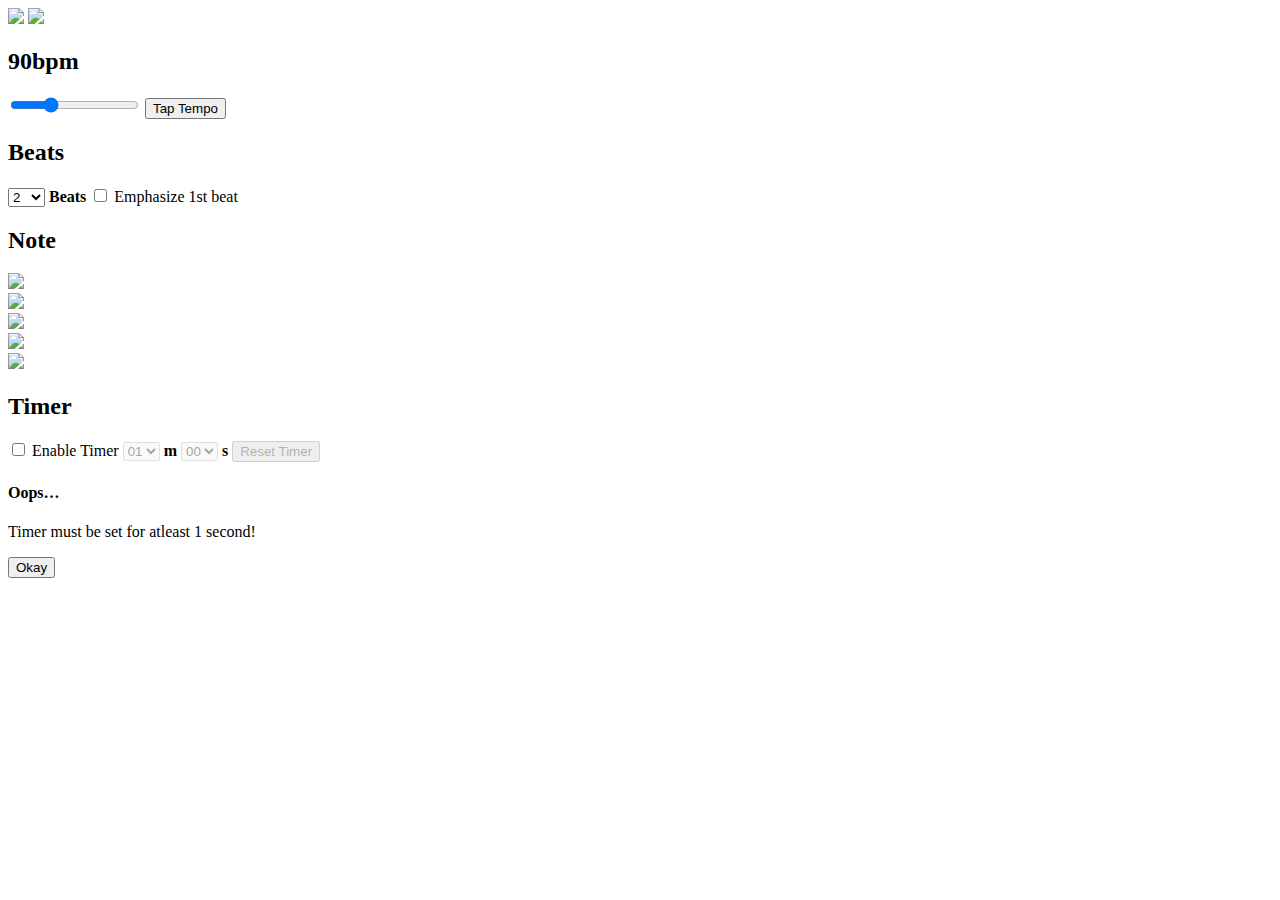
==== app/view/index.html @ 95f0dcad "Use the compiled js on the homepage" ====
<!DOCTYPE html>

<html>
<head>
  <meta charset='UTF-8'>

  <link rel='shortcut icon' href='../assets/img/metrognome_logo.ico'>
  <title>MetroGnome</title>

  <meta name='viewport' content='width=device-width, initial-scale=1.0'>
  <link rel='stylesheet' href='../../vendors/css/bootstrap.min.css'>
  <link rel='stylesheet' href='../assets/css/custom.css'>
</head>

<body>
  <div class='section metronome'>
    <div class='beats-visual'>
      <img src='../assets/img/beats/beat_1.png' class='beat'>
      <img src='../assets/img/beats/beat_1.png' class='beat'>
    </div>
    <h2 class='visual-bpm'>
      <a class='btn btn-default bpm-micro-adjuster' id='bpm-decrease-btn'>
        <span class='glyphicon glyphicon-chevron-left logo'></span>
      </a>
      <span>
        <span id='bpm-indicator'>90</span>bpm
      </span>
      <a class='btn btn-default bpm-micro-adjuster' id='bpm-increase-btn'>
        <span class='glyphicon glyphicon-chevron-right logo'></span>
      </a>
    </h2>
    <input type='range' min='20' max='260' value='90' id='bpm-range-slider' />
    <a class='btn btn-default' id='play-pause-btn'>
      <span class='glyphicon glyphicon-play logo'></span>
    </a>
    <button class='btn btn-success tap-tempo-btn' id='tap-tempo-btn' data-toggle='tooltip' data-placement='right' title="You can also use your keyboard's space bar to tap the tempo.">
      Tap Tempo
    </button>
  </div>
  <div class='section beats'>
    <h2 class='title'>Beats</h2>
    <span class='beat-count-wrapper'>
      <select id='beat-count'>
        <option value='2'>2</option>
        <option value='3'>3</option>
        <option value='4'>4</option>
        <option value='5'>5</option>
        <option value='6'>6</option>
        <option value='7'>7</option>
        <option value='8'>8</option>
        <option value='9'>9</option>
        <option value='10'>10</option>
        <option value='11'>11</option>
        <option value='12'>12</option>
      </select>
      <b>Beats</b>
    </span>
    <input type='checkbox' class='emphasize-1st-beat' id='emphasize-1st-beat' />
    <label for='emphasize-1st-beat'>Emphasize 1st beat</label>
  </div>
  <div class='section notes-per-beat'>
    <h2 class='title'>Note</h2>
    <div type='button' class='btn btn-danger note-btn focused' id='single-btn'>
      <img src='../assets/img/notes/single.png' class='note-logo'>
    </div>
    <div type='button' class='btn btn-danger note-btn' id='tuplets-btn'>
      <img src='../assets/img/notes/tuplets.png' class='note-logo'>
    </div>
    <div type='button' class='btn btn-danger note-btn' id='triplets-btn'>
      <img src='../assets/img/notes/triplets.png' class='note-logo'>
    </div>
    <div type='button' class='btn btn-danger note-btn' id='triplets-mid-rest-btn'>
      <img src='../assets/img/notes/triplets_mid_rest.png' class='note-logo'>
    </div>
    <div type='button' class='btn btn-danger note-btn' id='quadruplets-btn'>
      <img src='../assets/img/notes/quadruplets.png' class='note-logo'>
    </div>
  </div>
  <div class='section timer footer'>
    <h2 class='title'>Timer</h2>
    <span class='wrapper enable-timer-wrapper'>
      <input type='checkbox' class='enable-timer-toggler' id='enable-timer-toggler' />
      <label for='enable-timer-toggler'>Enable Timer</label>
    </span>
    <span class='wrapper min-wrapper'>
      <select id='min-select' disabled='true'>
        <option val='00'>00</option>
        <option val='01' selected>01</option>
        <option val='02'>02</option>
        <option val='03'>03</option>
        <option val='04'>04</option>
        <option val='05'>05</option>
        <option val='06'>06</option>
        <option val='07'>07</option>
        <option val='08'>08</option>
        <option val='09'>09</option>
        <option val='10'>10</option>
        <option val='11'>11</option>
        <option val='12'>12</option>
        <option val='13'>13</option>
        <option val='14'>14</option>
        <option val='15'>15</option>
        <option val='16'>16</option>
        <option val='17'>17</option>
        <option val='18'>18</option>
        <option val='19'>19</option>
        <option val='20'>20</option>
        <option val='21'>21</option>
        <option val='22'>22</option>
        <option val='23'>23</option>
        <option val='24'>24</option>
        <option val='25'>25</option>
        <option val='26'>26</option>
        <option val='27'>27</option>
        <option val='28'>28</option>
        <option val='29'>29</option>
        <option val='30'>30</option>
        <option val='31'>31</option>
        <option val='32'>32</option>
        <option val='33'>33</option>
        <option val='34'>34</option>
        <option val='35'>35</option>
        <option val='36'>36</option>
        <option val='37'>37</option>
        <option val='38'>38</option>
        <option val='39'>39</option>
        <option val='40'>40</option>
        <option val='41'>11</option>
        <option val='42'>42</option>
        <option val='43'>43</option>
        <option val='44'>44</option>
        <option val='45'>45</option>
        <option val='46'>46</option>
        <option val='47'>47</option>
        <option val='48'>48</option>
        <option val='49'>49</option>
        <option val='50'>50</option>
        <option val='51'>51</option>
        <option val='52'>52</option>
        <option val='53'>53</option>
        <option val='54'>54</option>
        <option val='55'>55</option>
        <option val='56'>56</option>
        <option val='57'>57</option>
        <option val='58'>58</option>
        <option val='59'>59</option>
      </select>
      <b>m</b>
    </span>
    <span class='wrapper sec-wrapper'>
      <select id='sec-select' disabled='true'>
        <option val='00' selected>00</option>
        <option val='01'>01</option>
        <option val='02'>02</option>
        <option val='03'>03</option>
        <option val='04'>04</option>
        <option val='05'>05</option>
        <option val='06'>06</option>
        <option val='07'>07</option>
        <option val='08'>08</option>
        <option val='09'>09</option>
        <option val='10'>10</option>
        <option val='11'>11</option>
        <option val='12'>12</option>
        <option val='13'>13</option>
        <option val='14'>14</option>
        <option val='15'>15</option>
        <option val='16'>16</option>
        <option val='17'>17</option>
        <option val='18'>18</option>
        <option val='19'>19</option>
        <option val='20'>20</option>
        <option val='21'>21</option>
        <option val='22'>22</option>
        <option val='23'>23</option>
        <option val='24'>24</option>
        <option val='25'>25</option>
        <option val='26'>26</option>
        <option val='27'>27</option>
        <option val='28'>28</option>
        <option val='29'>29</option>
        <option val='30'>30</option>
        <option val='31'>31</option>
        <option val='32'>32</option>
        <option val='33'>33</option>
        <option val='34'>34</option>
        <option val='35'>35</option>
        <option val='36'>36</option>
        <option val='37'>37</option>
        <option val='38'>38</option>
        <option val='39'>39</option>
        <option val='40'>40</option>
        <option val='41'>11</option>
        <option val='42'>42</option>
        <option val='43'>43</option>
        <option val='44'>44</option>
        <option val='45'>45</option>
        <option val='46'>46</option>
        <option val='47'>47</option>
        <option val='48'>48</option>
        <option val='49'>49</option>
        <option val='50'>50</option>
        <option val='51'>51</option>
        <option val='52'>52</option>
        <option val='53'>53</option>
        <option val='54'>54</option>
        <option val='55'>55</option>
        <option val='56'>56</option>
        <option val='57'>57</option>
        <option val='58'>58</option>
        <option val='59'>59</option>
      </select>
      <b>s</b>
    </span>
    <button class='btn btn-default time-resetter' id='time-resetter' disabled='true'>Reset Timer</button>
  </div>

  <div class='modal fade error-message' id='error-msg-modal' tabindex='-1' role='dialog'>
    <div class='modal-dialog' role='document'>
      <div class='modal-content'>
        <div class='modal-header'>
          <h4 class='modal-title head-text'>Oops&hellip;</h4>
        </div>
        <div class='modal-body'>
          <p class='error-text'>Timer must be set for atleast 1 second!</p>
        </div>
        <div class='modal-footer'>
          <button type='button' class='btn btn-success modal-close' data-dismiss='modal'>Okay</button>
        </div>
      </div><!-- /.modal-content -->
    </div><!-- /.modal-dialog -->
  </div><!-- /.modal -->

  <!-- Scripts -->
  <script src='../../vendors/js/jquery.min.js'></script>
  <script src='../../vendors/js/bootstrap.min.js'></script>
  <script src='../../vendors/js/tone.js'></script>
  <script src='../assets/js/main.js'></script>
</body>
</html>
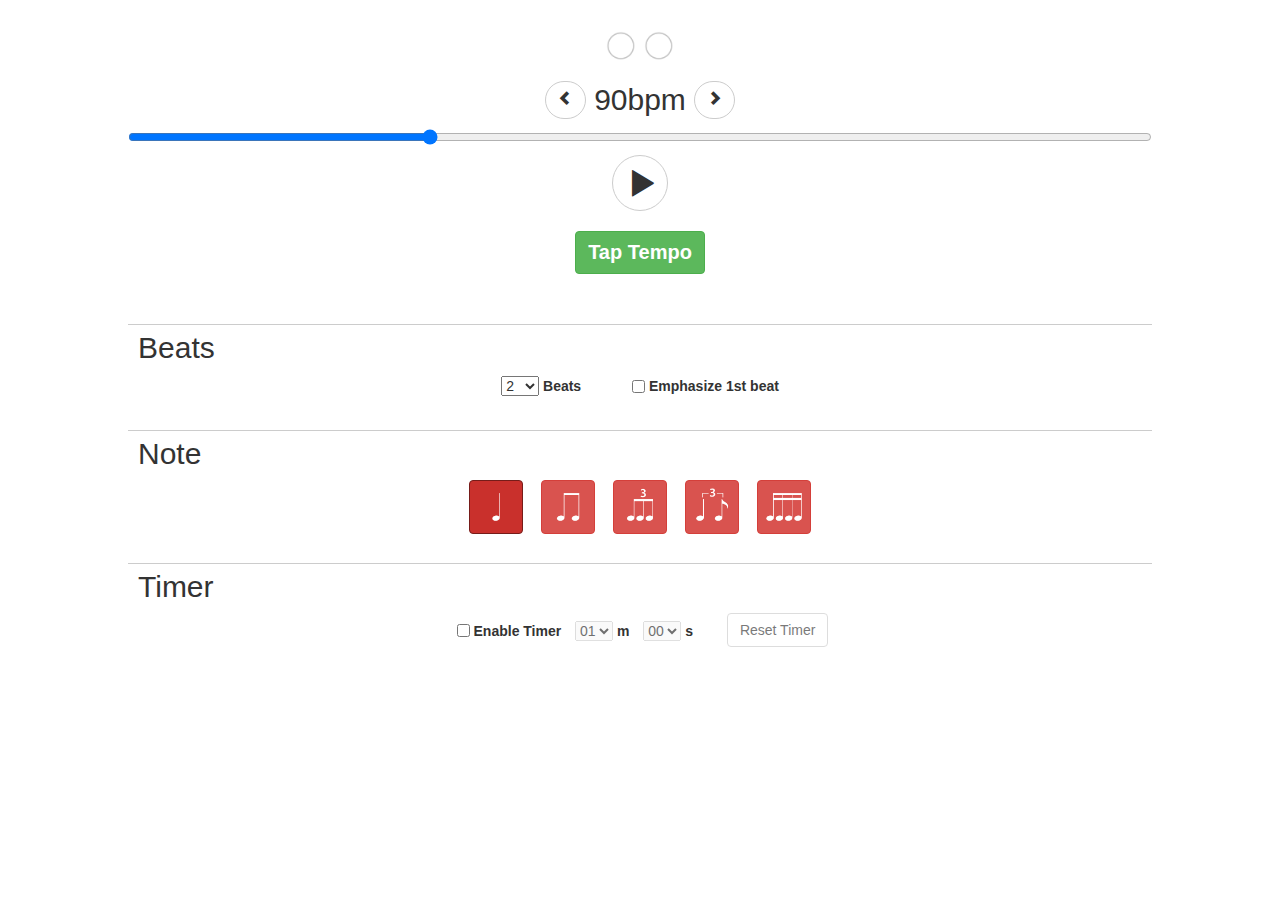
==== commit 072a0ea2: "Moved all locally produced assets to the new directory 'app'" ====
--- a/app/view/index.html
+++ b/app/view/index.html
@@ -235,6 +235,6 @@
   <script src='../../vendors/js/jquery.min.js'></script>
   <script src='../../vendors/js/bootstrap.min.js'></script>
   <script src='../../vendors/js/tone.js'></script>
-  <script src='../assets/js/main.js'></script>
+  <script src='../assets/js/custom.js'></script>
 </body>
 </html>--- a/app/assets/css/custom.css
+++ b/app/assets/css/custom.css
@@ -0,0 +1,149 @@
+/* Resets */
+body {
+  padding: 0;
+  margin: 0;
+}
+
+/* Shared stylings */
+.tooltip .tooltip-inner {
+  font-size: 12px;
+  letter-spacing: 1px;
+}
+
+.section {
+  width: 80%;
+  margin: 29px auto 0;
+  text-align: center;
+}
+
+.section.beats,
+.section.notes-per-beat,
+.section.timer {
+  border-top: 1px solid #cccccc;
+  padding: 0 10px;
+}
+
+.section > .title {
+  text-align: left;
+  margin-top: 6px;
+}
+
+/* Metronome stylings */
+.section.metronome {
+  margin-bottom: 50px;
+}
+
+#play-pause-btn {
+  margin: 10px 0 0 0;
+  font-size: 30px;
+  border-radius: 30px;
+}
+
+.metronome .logo {
+  position: relative;
+  top: 4px;
+  left: 2px;
+}
+
+.visual-bpm > .bpm-micro-adjuster {
+  border-radius: 25px;
+  height: 38px;
+  margin-top: -5px;
+}
+
+.bpm-micro-adjuster > .logo {
+  left: 0;
+  top: 2px;
+  font-size: 15px;
+}
+
+.beats-visual > .beat {
+  height: 30px;
+  margin: 2px;
+}
+
+.beats-visual > .beat-played {
+  content: url('../img/beats/beat_2.png');
+}
+
+.metronome .tap-tempo-btn {
+  display: block;
+  margin: 20px auto;
+  font-size: 20px;
+  font-weight: 600;
+}
+
+/* Beats stylings */
+.beats > .beat-count-wrapper {
+  margin-right: 47px;
+}
+
+.beats > .emphasize-1st-beat {
+  position: relative;
+  top: 2px;
+}
+
+/* Notes-Per-Beat stylings */
+.notes-per-beat .note-logo {
+  height: 40px;
+}
+
+.notes-per-beat .note-btn {
+  padding: 6px;
+  margin: 0 7px;
+}
+
+.note-btn.focused {
+  background-color: #c9302c;
+  border-color: #761c19;
+}
+
+/* Timer stylings */
+.timer .wrapper {
+  position: relative;
+  top: 2px
+}
+
+.timer > .wrapper {
+  margin: 0 5px;
+}
+
+.enable-timer-wrapper > .enable-timer-toggler {
+  position: relative;
+  top: 1px;
+}
+
+.timer > .time-resetter {
+  margin: 0 0 0 25px;
+}
+
+.section.remaining-time-wrapper {
+  text-align: right;
+  font-size: 17px;
+}
+
+.remaining-time-wrapper > .time-monitor {
+  margin-left: 7px;
+}
+
+.remaining-time-wrapper.disabled {
+  color: #b3b3b3;
+}
+
+/* Footer */
+.footer {
+  margin-bottom: 100px;
+}
+
+/* Modal */
+.error-message .error-text {
+  font-size: 20px;
+}
+
+.error-message .head-text {
+  font-size: 23px;
+}
+
+.error-message .modal-close {
+  font-weight: bold;
+}